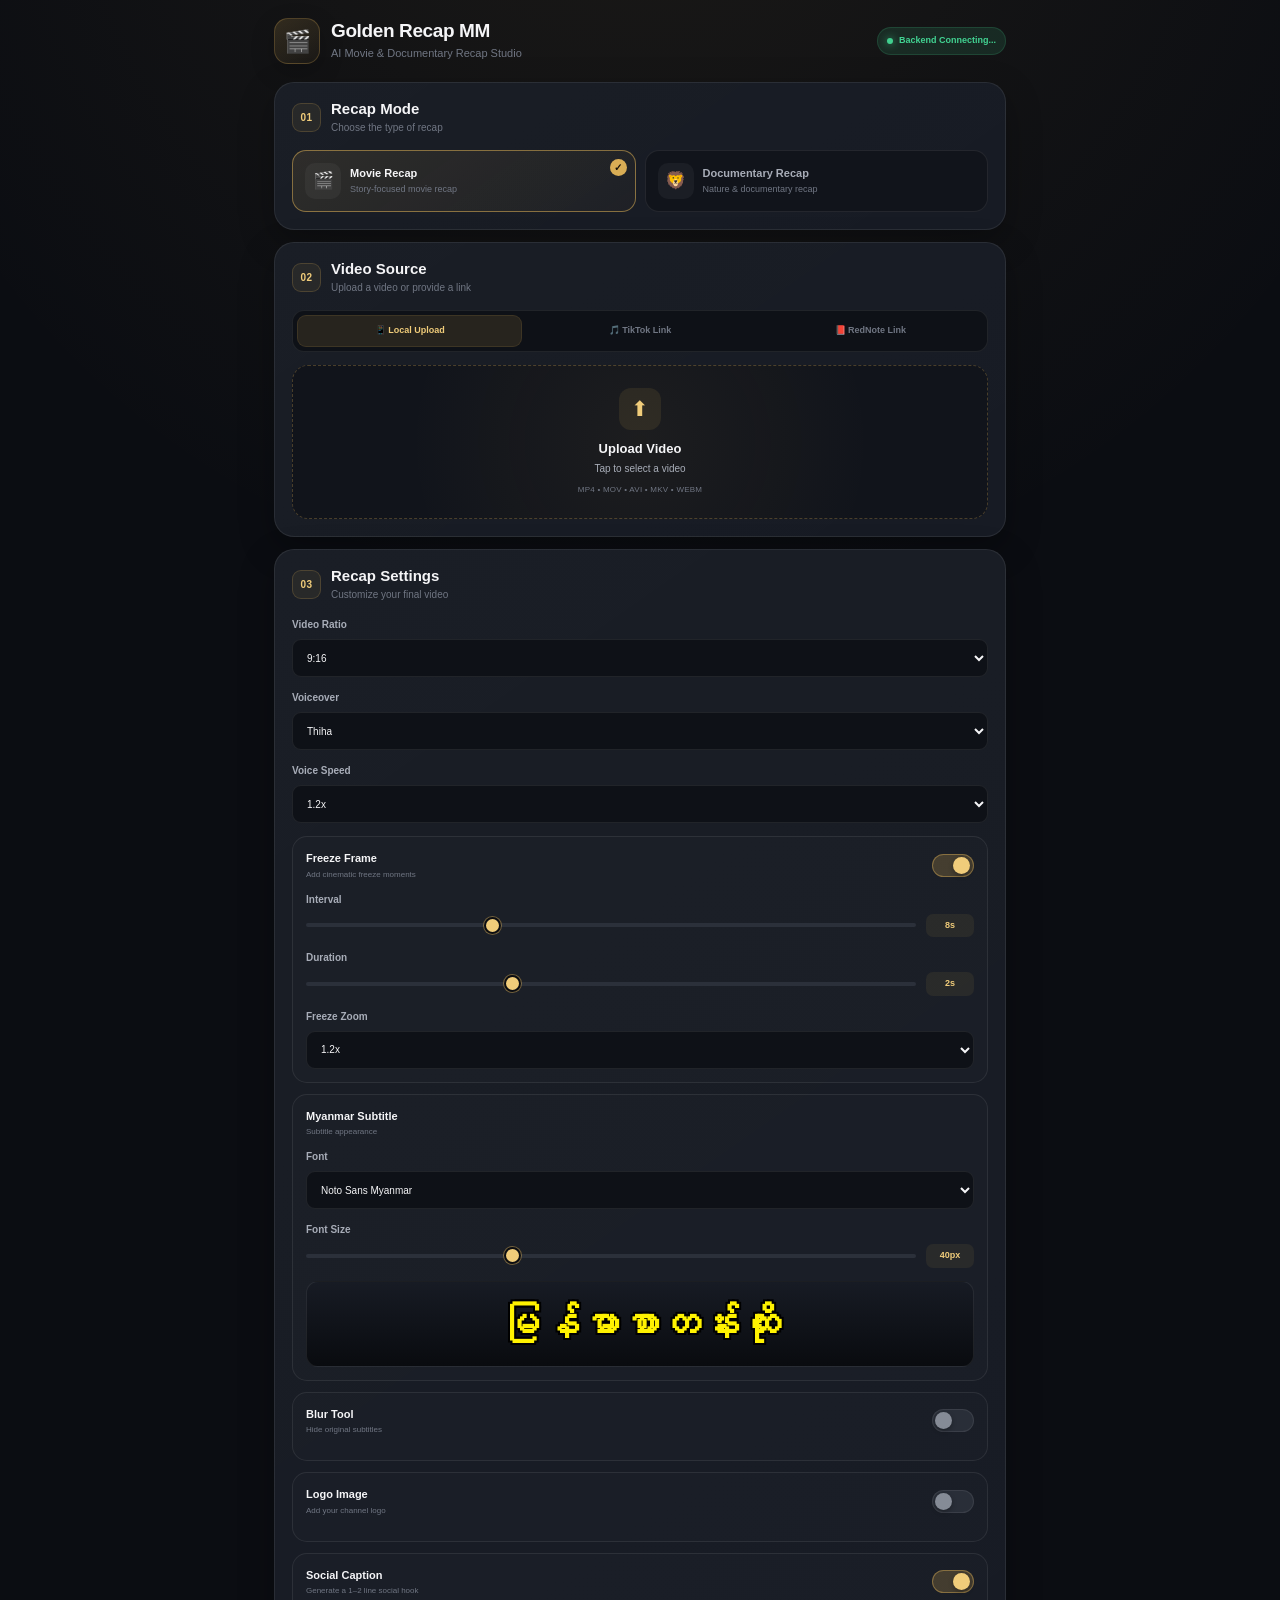
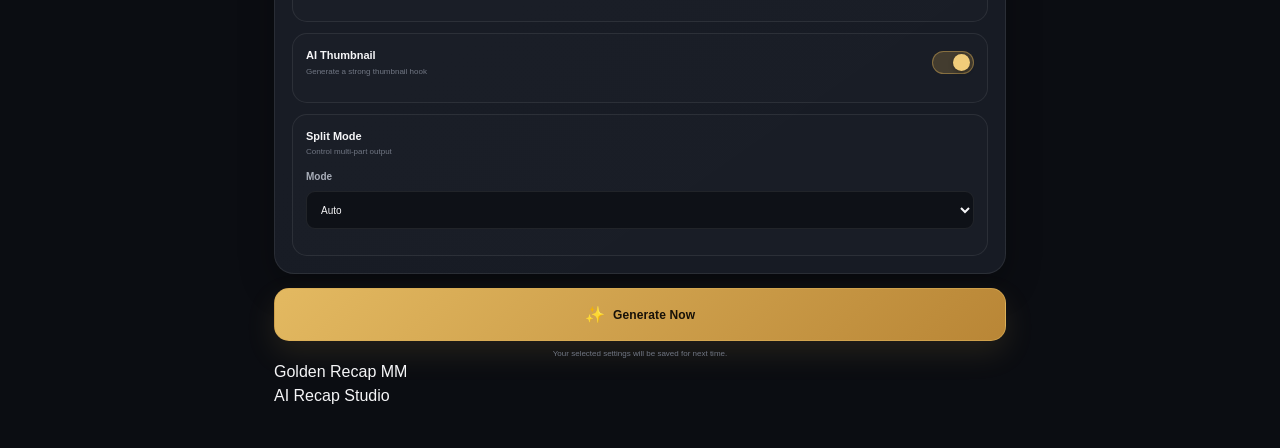
==== index.html @ 85656c55 "Create index.html" ====
<!DOCTYPE html>
<html>
<head>
    <meta charset="UTF-8">
    <meta
        http-equiv="refresh"
        content="0; url=Frontend/"
    >
    <title>Golden Recap MM</title>
</head>
<body>
    <p>Loading Golden Recap MM...</p>
</body>
</html>
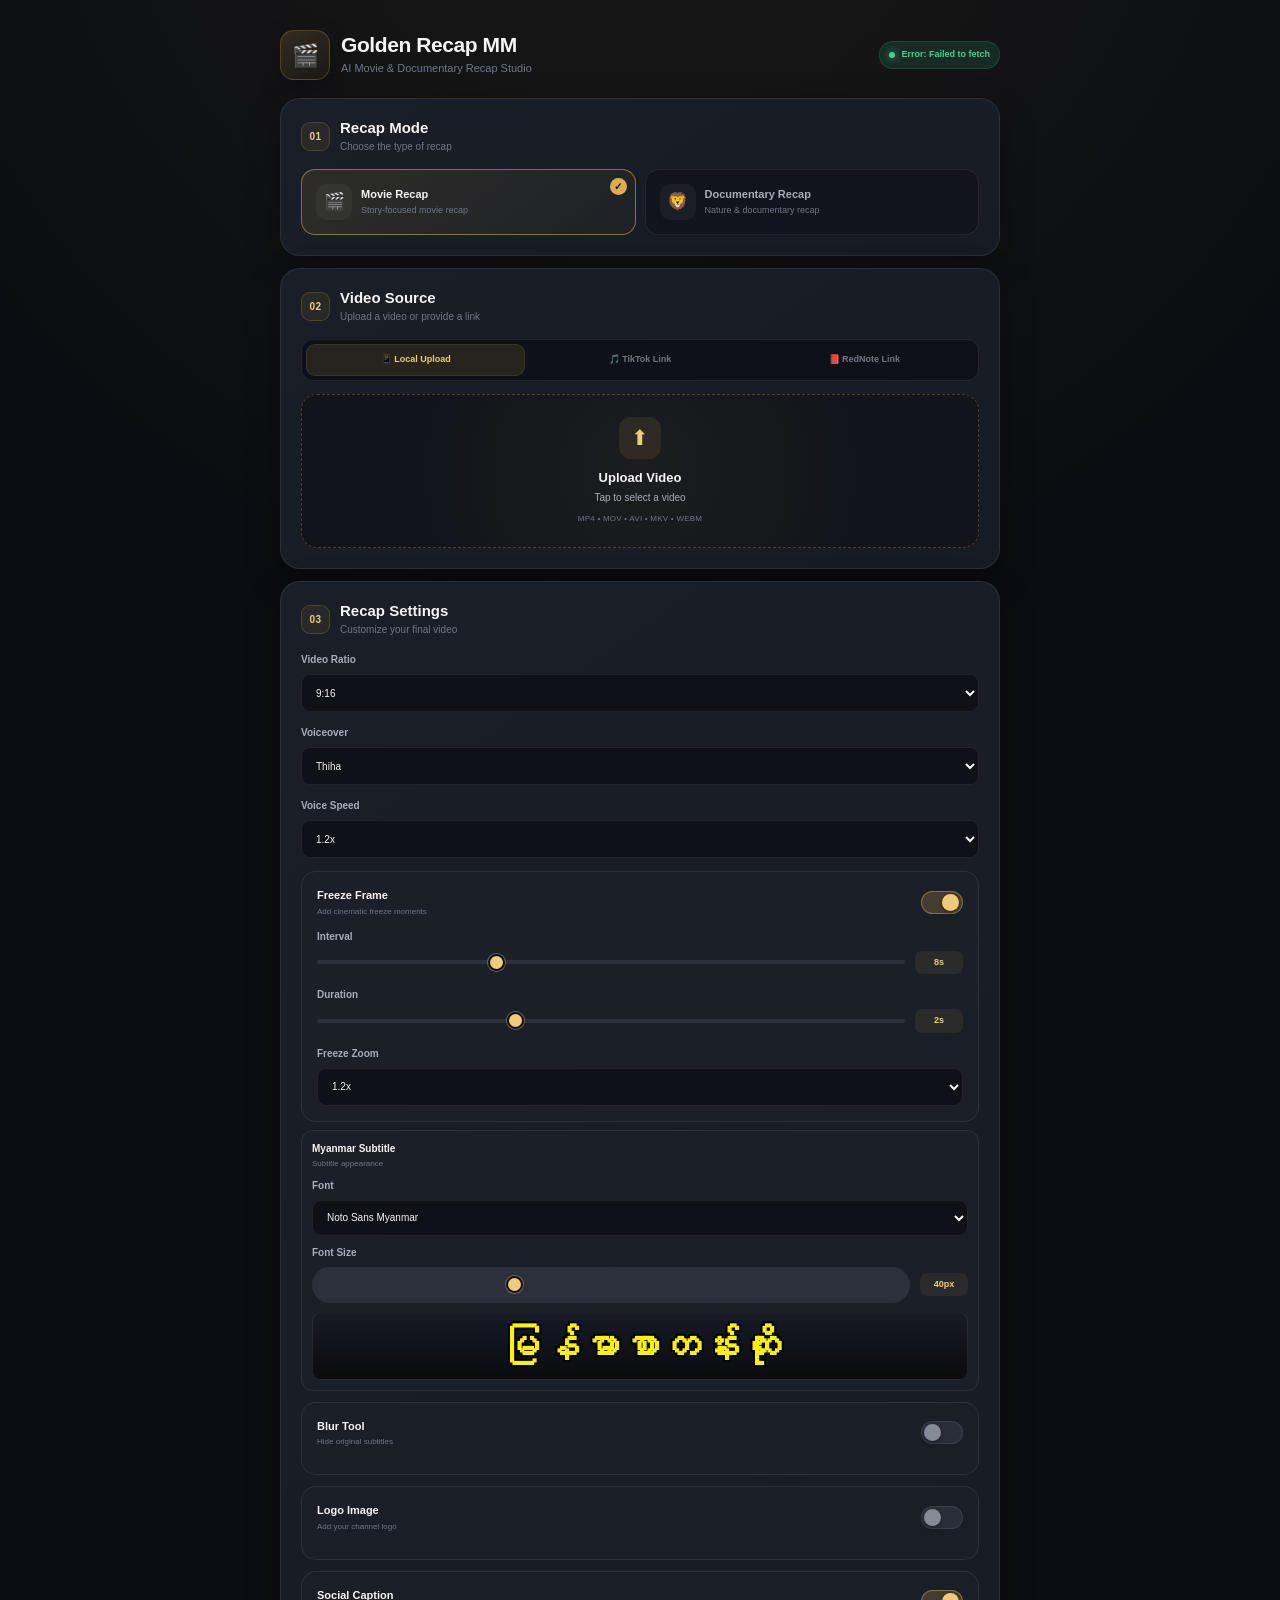
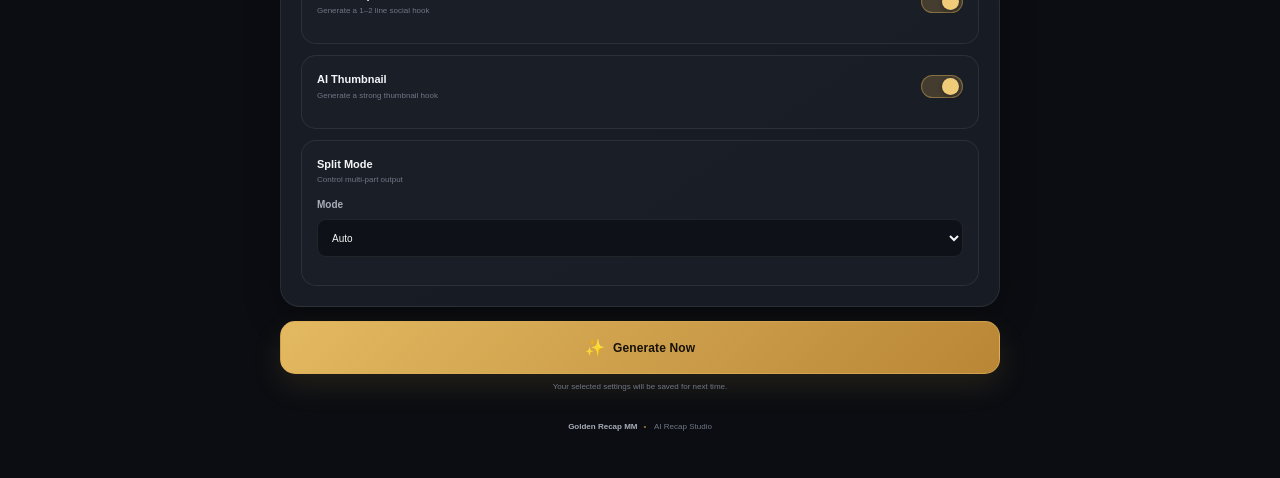
==== commit 78df2736: "Update index.html" ====
--- a/index.html
+++ b/index.html
@@ -1,7 +1,11 @@
 <!DOCTYPE html>
-<html>
+<html lang="en">
 <head>
     <meta charset="UTF-8">
+    <meta
+        name="viewport"
+        content="width=device-width, initial-scale=1.0"
+    >
     <meta
         http-equiv="refresh"
         content="0; url=Frontend/"
